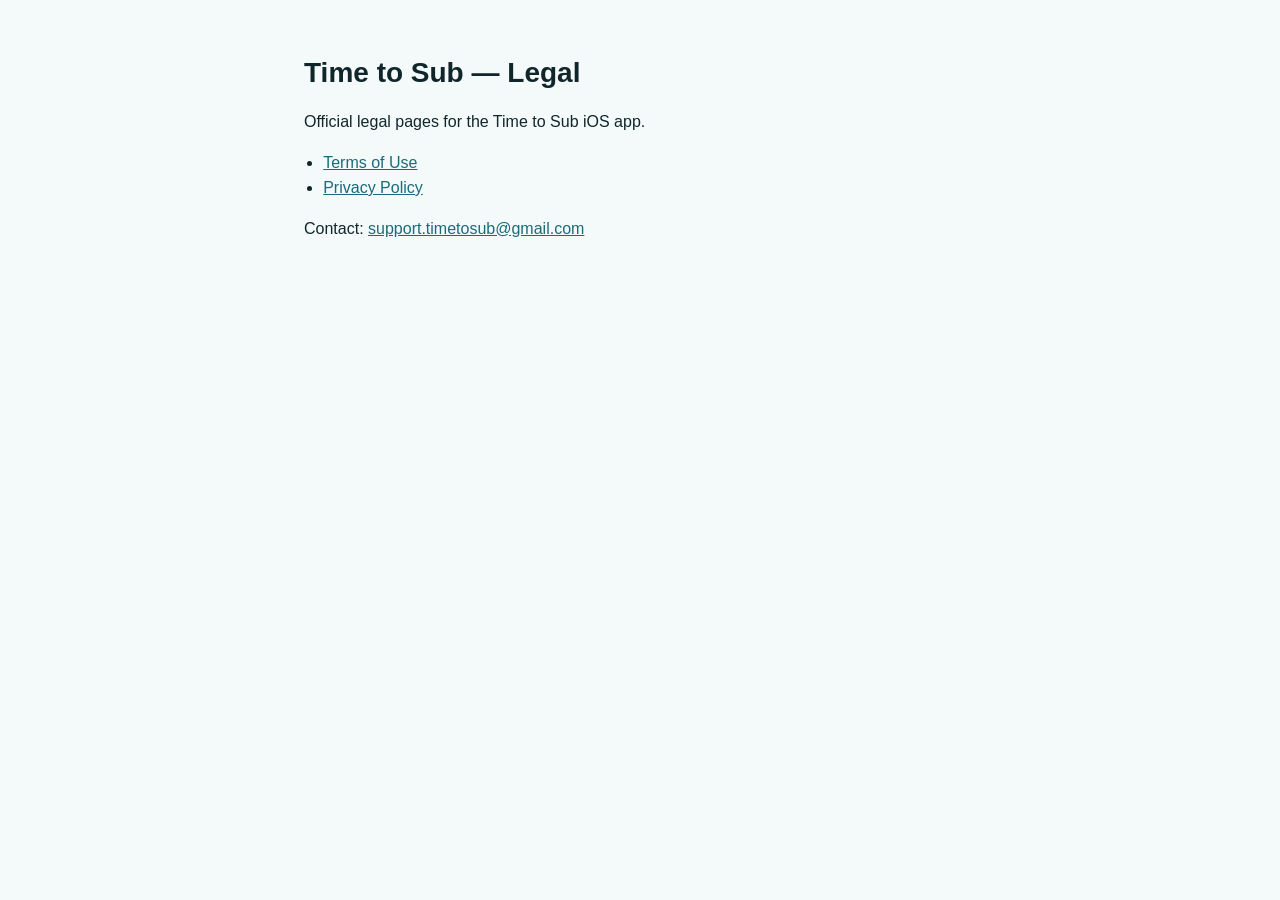
==== index.html @ 994c9c5c "Add Time to Sub Terms and Privacy pages for GitHub Pages. Co-Authored-By: Claude Opus 5.5 <noreply@a" ====
<!DOCTYPE html>
<html lang="en">
<head>
  <meta charset="utf-8" />
  <meta name="viewport" content="width=device-width, initial-scale=1" />
  <title>Time to Sub — Legal</title>
  <style>
    :root { color-scheme: light dark; }
    body { font-family: -apple-system, BlinkMacSystemFont, "Segoe UI", Roboto, Helvetica, Arial, sans-serif; line-height: 1.55; max-width: 42rem; margin: 0 auto; padding: 2rem 1.25rem 4rem; color: #10262b; background: #f4f9fa; }
    @media (prefers-color-scheme: dark) { body { color: #e6f1f3; background: #0b171a; } a { color: #6fc6d3; } }
    a { color: #1a6b7a; }
    h1 { font-size: 1.75rem; margin-bottom: 0.25rem; }
    h2 { font-size: 1.15rem; margin-top: 1.75rem; }
    .meta { opacity: 0.7; font-size: 0.95rem; margin-bottom: 1.5rem; }
    nav a { margin-right: 1rem; }
    ul { padding-left: 1.2rem; }
  </style>
</head>
<body>
  <h1>Time to Sub — Legal</h1>
  <p>Official legal pages for the Time to Sub iOS app.</p>
  <ul>
    <li><a href="terms.html">Terms of Use</a></li>
    <li><a href="privacy.html">Privacy Policy</a></li>
  </ul>
  <p>Contact: <a href="mailto:support.timetosub@gmail.com">support.timetosub@gmail.com</a></p>
</body>
</html>
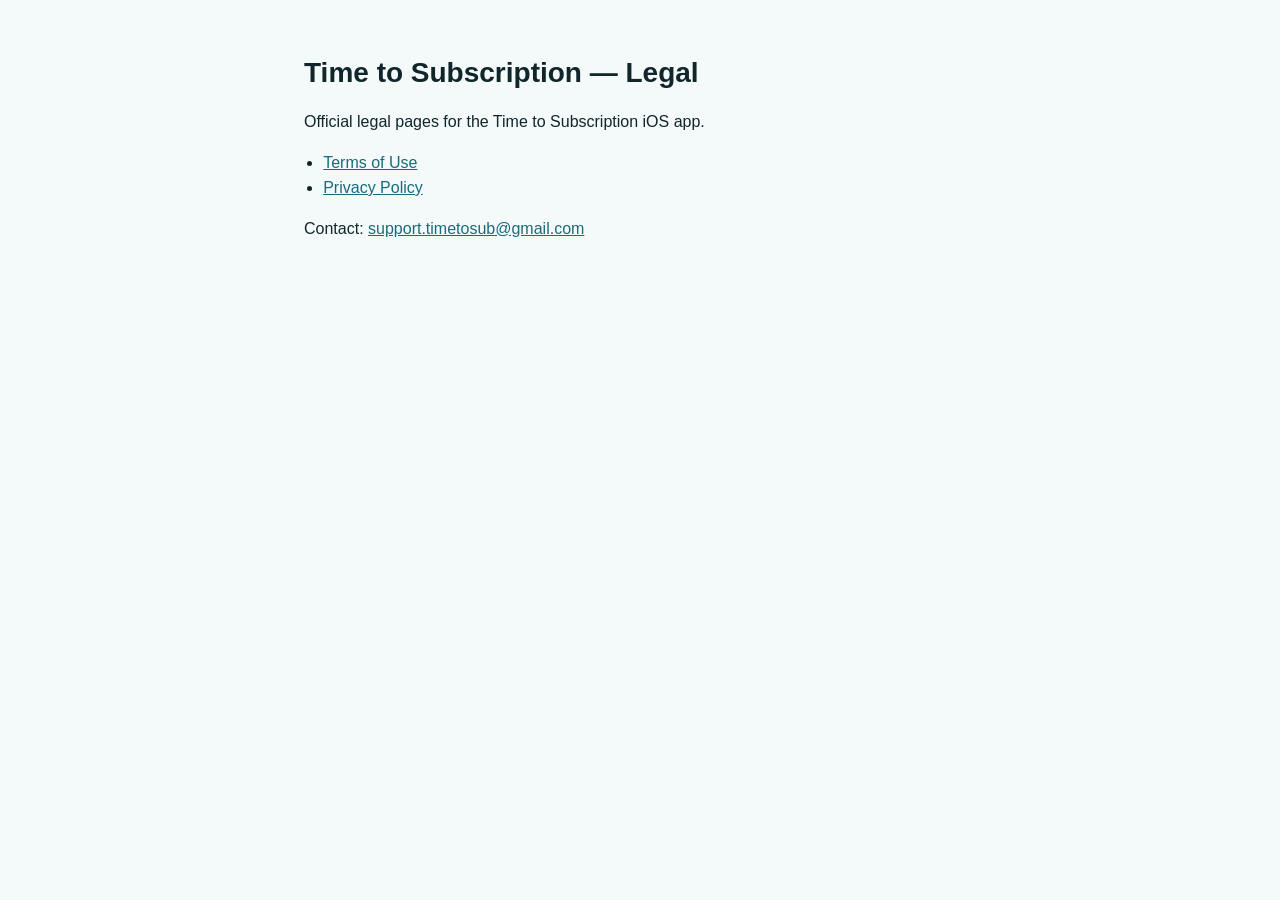
==== commit 54e2d84f: "Use the full name Time to Subscription in privacy, terms and index Co-Authored-By: Claude Sonnet 5.5" ====
--- a/index.html
+++ b/index.html
@@ -3,7 +3,7 @@
 <head>
   <meta charset="utf-8" />
   <meta name="viewport" content="width=device-width, initial-scale=1" />
-  <title>Time to Sub — Legal</title>
+  <title>Time to Subscription — Legal</title>
   <style>
     :root { color-scheme: light dark; }
     body { font-family: -apple-system, BlinkMacSystemFont, "Segoe UI", Roboto, Helvetica, Arial, sans-serif; line-height: 1.55; max-width: 42rem; margin: 0 auto; padding: 2rem 1.25rem 4rem; color: #10262b; background: #f4f9fa; }
@@ -17,8 +17,8 @@
   </style>
 </head>
 <body>
-  <h1>Time to Sub — Legal</h1>
-  <p>Official legal pages for the Time to Sub iOS app.</p>
+  <h1>Time to Subscription — Legal</h1>
+  <p>Official legal pages for the Time to Subscription iOS app.</p>
   <ul>
     <li><a href="terms.html">Terms of Use</a></li>
     <li><a href="privacy.html">Privacy Policy</a></li>
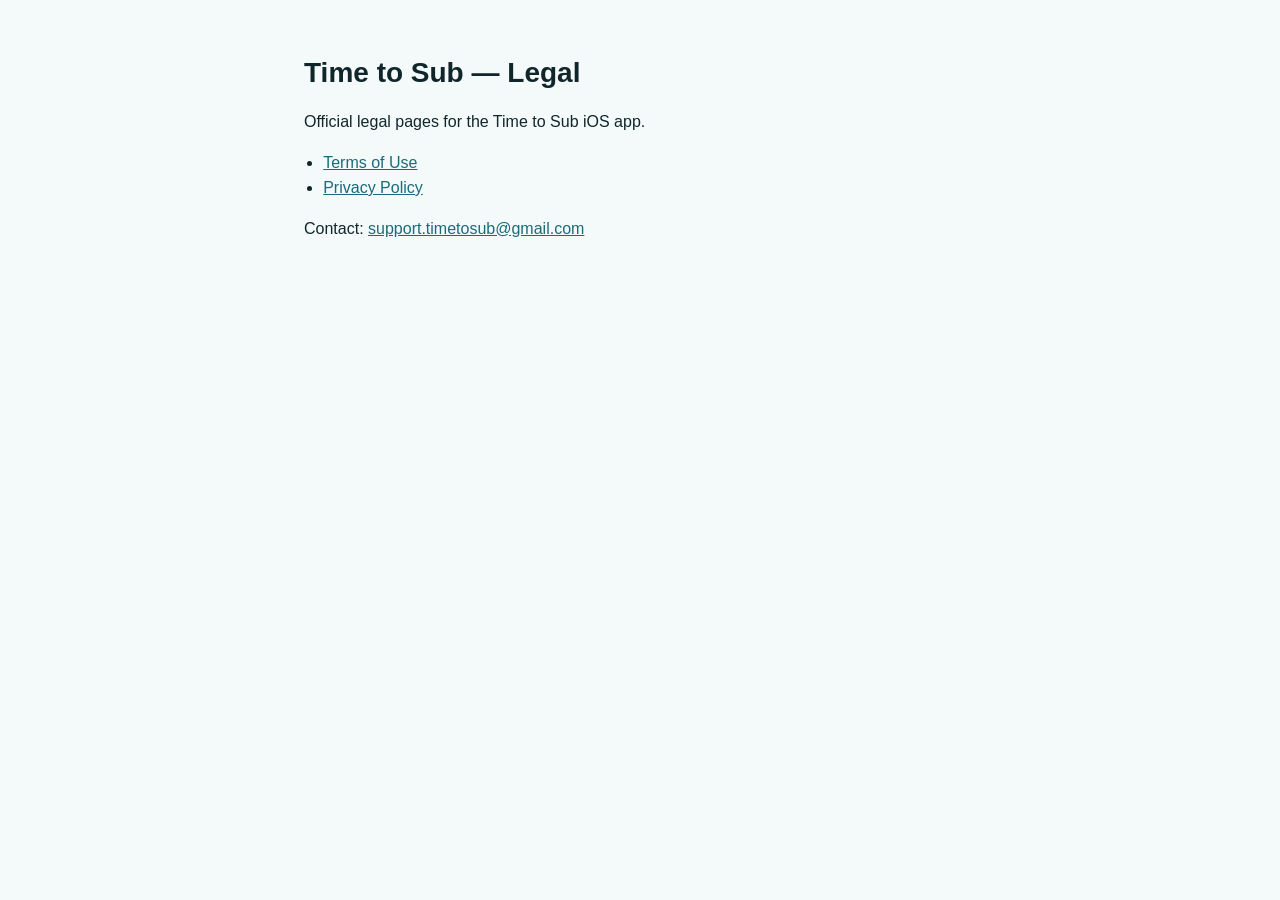
==== commit a7ee221c: "Back to the name Time to Sub in privacy, terms and index Co-Authored-By: Claude Sonnet 5.5 <noreply@" ====
--- a/index.html
+++ b/index.html
@@ -3,7 +3,7 @@
 <head>
   <meta charset="utf-8" />
   <meta name="viewport" content="width=device-width, initial-scale=1" />
-  <title>Time to Subscription — Legal</title>
+  <title>Time to Sub — Legal</title>
   <style>
     :root { color-scheme: light dark; }
     body { font-family: -apple-system, BlinkMacSystemFont, "Segoe UI", Roboto, Helvetica, Arial, sans-serif; line-height: 1.55; max-width: 42rem; margin: 0 auto; padding: 2rem 1.25rem 4rem; color: #10262b; background: #f4f9fa; }
@@ -17,8 +17,8 @@
   </style>
 </head>
 <body>
-  <h1>Time to Subscription — Legal</h1>
-  <p>Official legal pages for the Time to Subscription iOS app.</p>
+  <h1>Time to Sub — Legal</h1>
+  <p>Official legal pages for the Time to Sub iOS app.</p>
   <ul>
     <li><a href="terms.html">Terms of Use</a></li>
     <li><a href="privacy.html">Privacy Policy</a></li>
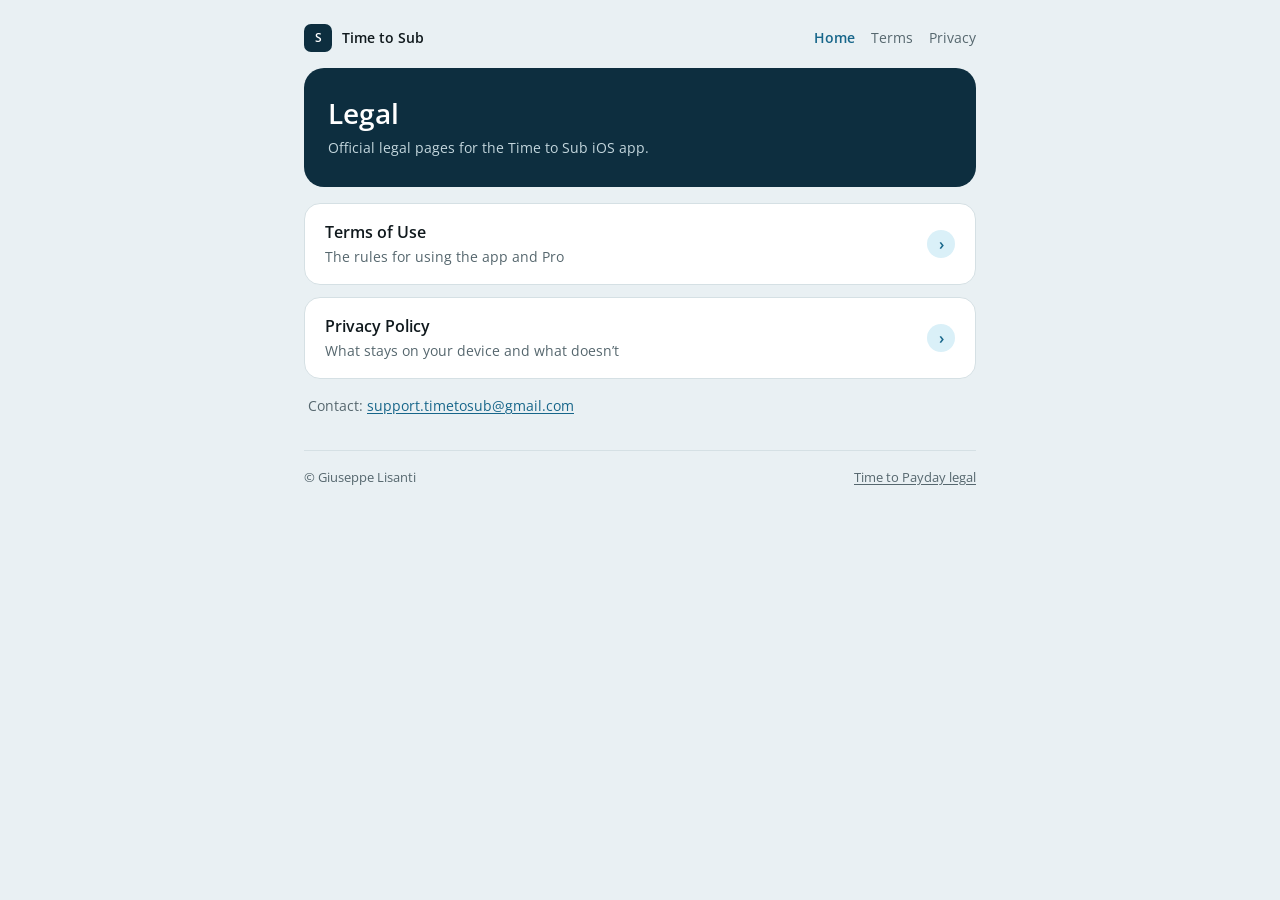
==== commit 6162885a: "Restyle legal pages with the Time to Apps design system (shared CSS, Open Sans, light/dark) Co-Autho" ====
--- a/index.html
+++ b/index.html
@@ -1,28 +1,25 @@
 <!DOCTYPE html>
-<html lang="en">
+<html lang="en" data-app="sub">
 <head>
   <meta charset="utf-8" />
   <meta name="viewport" content="width=device-width, initial-scale=1" />
-  <title>Time to Sub — Legal</title>
-  <style>
-    :root { color-scheme: light dark; }
-    body { font-family: -apple-system, BlinkMacSystemFont, "Segoe UI", Roboto, Helvetica, Arial, sans-serif; line-height: 1.55; max-width: 42rem; margin: 0 auto; padding: 2rem 1.25rem 4rem; color: #10262b; background: #f4f9fa; }
-    @media (prefers-color-scheme: dark) { body { color: #e6f1f3; background: #0b171a; } a { color: #6fc6d3; } }
-    a { color: #1a6b7a; }
-    h1 { font-size: 1.75rem; margin-bottom: 0.25rem; }
-    h2 { font-size: 1.15rem; margin-top: 1.75rem; }
-    .meta { opacity: 0.7; font-size: 0.95rem; margin-bottom: 1.5rem; }
-    nav a { margin-right: 1rem; }
-    ul { padding-left: 1.2rem; }
-  </style>
+  <meta name="color-scheme" content="light dark" />
+  <title>Legal — Time to Sub</title>
+  <link rel="stylesheet" href="assets/legal.css" />
 </head>
 <body>
-  <h1>Time to Sub — Legal</h1>
-  <p>Official legal pages for the Time to Sub iOS app.</p>
-  <ul>
-    <li><a href="terms.html">Terms of Use</a></li>
-    <li><a href="privacy.html">Privacy Policy</a></li>
-  </ul>
-  <p>Contact: <a href="mailto:support.timetosub@gmail.com">support.timetosub@gmail.com</a></p>
+  <div class="wrap">
+    <div class="topbar">
+      <a class="brand" href="index.html"><span class="mark" aria-hidden="true">S</span>Time to Sub</a>
+      <nav><a href="index.html" aria-current="page">Home</a><a href="terms.html">Terms</a><a href="privacy.html">Privacy</a></nav>
+    </div>
+    <header class="hero"><h1>Legal</h1><p>Official legal pages for the Time to Sub iOS app.</p></header>
+    <div class="links">
+      <a class="link-card" href="terms.html"><span>Terms of Use<small>The rules for using the app and Pro</small></span><span class="chev" aria-hidden="true">›</span></a>
+      <a class="link-card" href="privacy.html"><span>Privacy Policy<small>What stays on your device and what doesn’t</small></span><span class="chev" aria-hidden="true">›</span></a>
+    </div>
+    <p class="contact">Contact: <a href="mailto:support.timetosub@gmail.com">support.timetosub@gmail.com</a></p>
+    <div class="footer"><span>© Giuseppe Lisanti</span><a href="https://peppelisanti.github.io/TimeToPayday-legal/">Time to Payday legal</a></div>
+  </div>
 </body>
 </html>
--- a/assets/legal.css
+++ b/assets/legal.css
@@ -0,0 +1,82 @@
+/* Time to Apps — legal pages. Roles mirror the apps' Colors.xcassets (docs/design-system.md);
+   each app only swaps the role values via data-app. Open Sans, two weights (400/600), no shadows. */
+@font-face { font-family: "Open Sans"; font-weight: 400; font-display: swap; src: url("fonts/OpenSans-Regular.ttf") format("truetype"); }
+@font-face { font-family: "Open Sans"; font-weight: 600; font-display: swap; src: url("fonts/OpenSans-SemiBold.ttf") format("truetype"); }
+
+:root, [data-app="sub"] {
+  --background: #E9F0F3; --surface: #FFFFFF; --border: #D5E0E4;
+  --text: #10191D; --text-secondary: #56676E;
+  --hero: #0D2E3F; --on-hero: #FFFFFF; --on-hero-secondary: #C3D6DD;
+  --action: #17668A; --on-action: #FFFFFF; --link: #17668A;
+  --accent: #F2986E; --on-accent: #0D2E3F; --brand-tint: #DAF0F8; --on-brand-tint: #17668A;
+}
+[data-app="payday"] {
+  --background: #F6F8F5; --surface: #FFFFFF; --border: #DCE3DB;
+  --text: #121A16; --text-secondary: #5D6B63;
+  --hero: #0F3A2E; --on-hero: #FFFFFF; --on-hero-secondary: #C9DDD2;
+  --action: #136B4A; --on-action: #FFFFFF; --link: #136B4A;
+  --accent: #A6E08A; --on-accent: #0F3A2E; --brand-tint: #DDF2E6; --on-brand-tint: #136B4A;
+}
+@media (prefers-color-scheme: dark) {
+  :root, [data-app="sub"] {
+    --background: #061A24; --surface: #0F2733; --border: #22505F;
+    --text: #EEF4F6; --text-secondary: #9FB5BE;
+    --hero: #163847; --on-hero: #EEF4F6; --on-hero-secondary: #9FB5BE;
+    --action: #E6956B; --on-action: #061A24; --link: #F2986E;
+    --brand-tint: #163847; --on-brand-tint: #93D0E8;
+  }
+  [data-app="payday"] {
+    --background: #071F17; --surface: #0E2A21; --border: #23493B;
+    --text: #EEF4EF; --text-secondary: #9DB3A8;
+    --hero: #0E2A21; --on-hero: #EEF4EF; --on-hero-secondary: #9DB3A8;
+    --action: #92CC75; --on-action: #071F17; --link: #A6E08A;
+    --brand-tint: #163A2E; --on-brand-tint: #A6E08A;
+  }
+}
+
+* { box-sizing: border-box; }
+html { -webkit-text-size-adjust: 100%; }
+body {
+  margin: 0; background: var(--background); color: var(--text);
+  font: 400 16px/1.6 "Open Sans", -apple-system, BlinkMacSystemFont, "Segoe UI", Roboto, sans-serif;
+}
+a { color: var(--link); text-underline-offset: 2px; }
+strong { font-weight: 600; }
+.wrap { max-width: 44rem; margin: 0 auto; padding: 16px 16px 48px; }
+
+.topbar { display: flex; align-items: center; justify-content: space-between; padding: 8px 0 16px; font-size: 14px; }
+.topbar .brand { color: var(--text); font-weight: 600; text-decoration: none; display: flex; align-items: center; gap: 10px; }
+.topbar .mark { width: 28px; height: 28px; border-radius: 7px; background: var(--hero); color: var(--on-hero);
+  display: grid; place-items: center; font-size: 12px; font-weight: 600; }
+.topbar nav { display: flex; gap: 16px; }
+.topbar nav a { text-decoration: none; color: var(--text-secondary); }
+.topbar nav a[aria-current="page"] { color: var(--link); font-weight: 600; }
+
+.hero { background: var(--hero); color: var(--on-hero); border-radius: 20px; padding: 28px 24px; margin-bottom: 16px; }
+.hero h1 { margin: 0 0 6px; font-size: 28px; line-height: 1.25; font-weight: 600; }
+.hero p { margin: 0; color: var(--on-hero-secondary); font-size: 14px; }
+.hero .pill { display: inline-block; margin-bottom: 14px; padding: 2px 10px; border-radius: 999px;
+  background: var(--accent); color: var(--on-accent); font-size: 13px; font-weight: 600; }
+
+.card { background: var(--surface); border: 1px solid var(--border); border-radius: 16px; padding: 4px 24px 12px; }
+.card h2 { margin: 24px 0 6px; font-size: 18px; line-height: 1.35; font-weight: 600; }
+.card p, .card li { color: var(--text); }
+.card p { margin: 0 0 12px; }
+.card ul { margin: 0 0 12px; padding-left: 1.25rem; }
+.card li { margin-bottom: 4px; }
+.card li::marker { color: var(--text-secondary); }
+
+.links { display: grid; gap: 12px; margin-bottom: 16px; }
+.link-card { display: flex; align-items: center; justify-content: space-between; gap: 12px;
+  background: var(--surface); border: 1px solid var(--border); border-radius: 16px; padding: 16px 20px;
+  color: var(--text); text-decoration: none; font-weight: 600; }
+.link-card small { display: block; font-weight: 400; font-size: 14px; color: var(--text-secondary); }
+.link-card .chev { width: 28px; height: 28px; border-radius: 50%; background: var(--brand-tint); color: var(--on-brand-tint);
+  display: grid; place-items: center; flex: none; }
+.link-card:focus-visible, a:focus-visible { outline: 2px solid var(--action); outline-offset: 2px; }
+
+.contact { color: var(--text-secondary); font-size: 14px; margin: 16px 4px 0; }
+.footer { margin-top: 32px; padding-top: 16px; border-top: 1px solid var(--border); color: var(--text-secondary); font-size: 13px;
+  display: flex; flex-wrap: wrap; gap: 6px 16px; justify-content: space-between; }
+.footer a { color: var(--text-secondary); }
+@media (max-width: 480px) { .hero { padding: 24px 20px; } .card { padding: 4px 20px 12px; } .hero h1 { font-size: 24px; } }
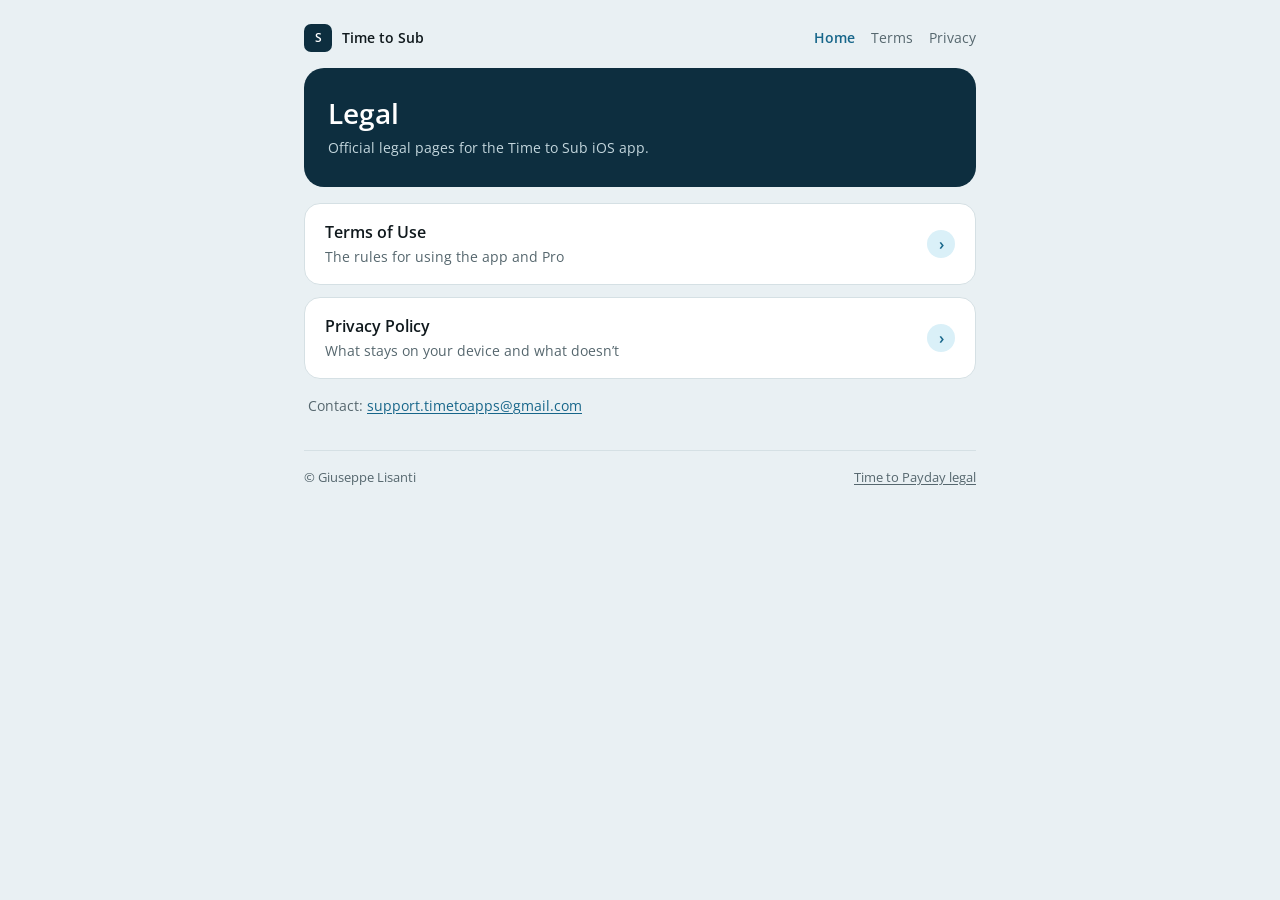
==== commit c33506a3: "Support contact: support.timetoapps@gmail.com Co-Authored-By: Claude Sonnet 5.5 <noreply@anthropic.c" ====
--- a/index.html
+++ b/index.html
@@ -18,7 +18,7 @@
       <a class="link-card" href="terms.html"><span>Terms of Use<small>The rules for using the app and Pro</small></span><span class="chev" aria-hidden="true">›</span></a>
       <a class="link-card" href="privacy.html"><span>Privacy Policy<small>What stays on your device and what doesn’t</small></span><span class="chev" aria-hidden="true">›</span></a>
     </div>
-    <p class="contact">Contact: <a href="mailto:support.timetosub@gmail.com">support.timetosub@gmail.com</a></p>
+    <p class="contact">Contact: <a href="mailto:support.timetoapps@gmail.com">support.timetoapps@gmail.com</a></p>
     <div class="footer"><span>© Giuseppe Lisanti</span><a href="https://peppelisanti.github.io/TimeToPayday-legal/">Time to Payday legal</a></div>
   </div>
 </body>
